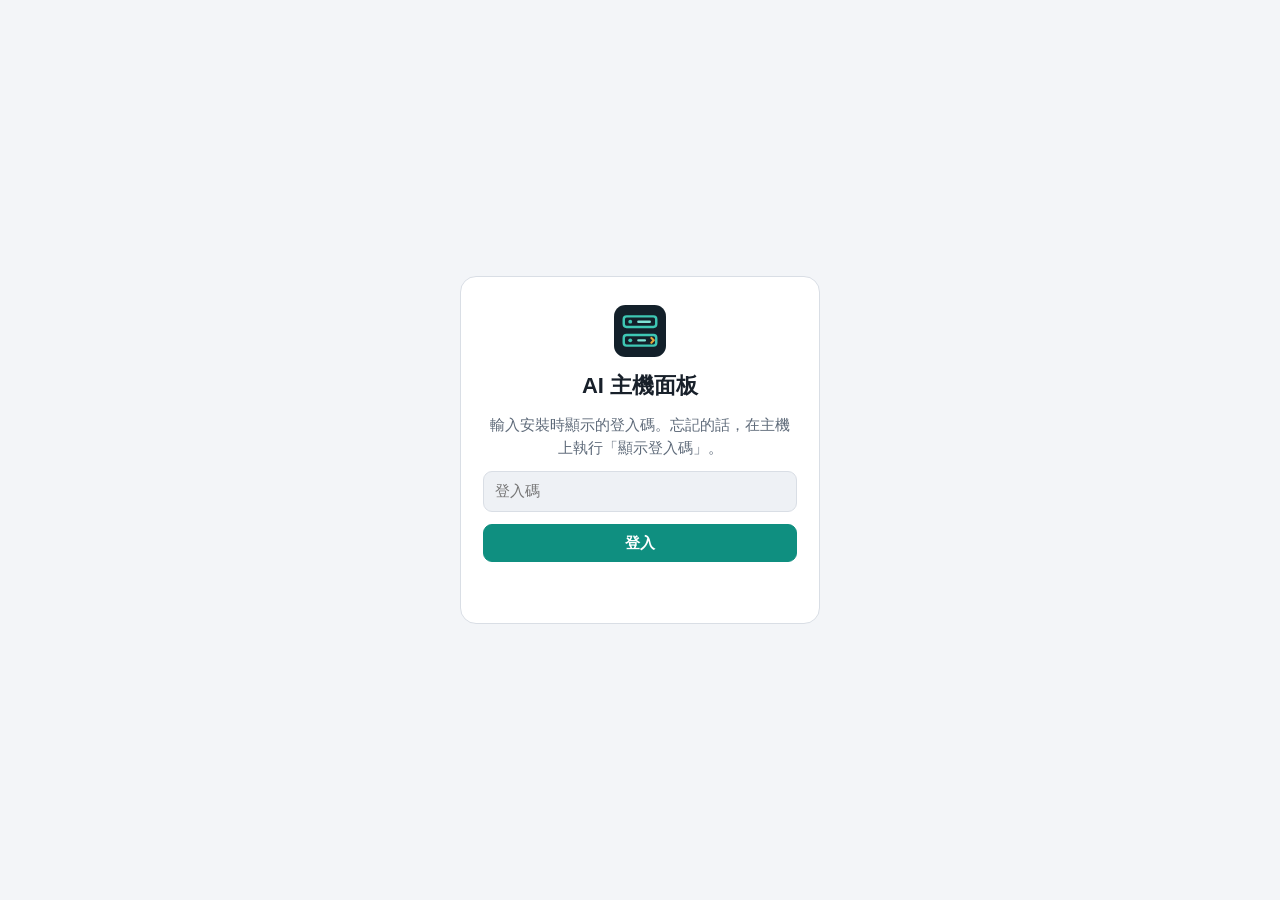
==== app/web/index.html @ ab62f6f5 "AI Server Kit 0.1.0 One-click local AI server: installs Ollama, mobile-first web panel (status, full" ====
<!doctype html>
<html lang="zh-Hant">
<head>
<meta charset="utf-8">
<meta name="viewport" content="width=device-width, initial-scale=1, viewport-fit=cover">
<meta name="theme-color" content="#0f1318">
<title>AI 主機面板</title>
<link rel="icon" href="icon.svg" type="image/svg+xml">
<link rel="manifest" href="manifest.webmanifest">
<link rel="stylesheet" href="app.css">
</head>
<body>
<div id="login" class="login" hidden>
  <form class="login-card" id="login-form">
    <img src="icon.svg" alt="" class="login-logo">
    <h1>AI 主機面板</h1>
    <p class="muted">輸入安裝時顯示的登入碼。忘記的話，在主機上執行「顯示登入碼」。</p>
    <input id="login-token" type="password" autocomplete="current-password" placeholder="登入碼" required>
    <button class="btn primary" type="submit">登入</button>
    <p class="login-err" id="login-err"></p>
  </form>
</div>

<div id="agree" class="login" hidden>
  <form class="login-card agree-card" id="agree-form">
    <h1>使用協議</h1>
    <pre class="agree-text" id="agree-text"></pre>
    <label class="check share-consent" id="agree-share-wrap" hidden>
      <input type="checkbox" id="agree-share"><span id="agree-share-label"></span></label>
    <label class="check"><input type="checkbox" id="agree-ok"> 我已閱讀並同意上述條款</label>
    <button class="btn primary" type="submit" id="agree-btn" disabled>同意並開始使用</button>
    <p class="login-err" id="agree-err"></p>
  </form>
</div>

<div id="app" class="app" hidden>
  <header class="top">
    <div class="brand">
      <img src="icon.svg" alt="">
      <div>
        <div class="brand-name">AI 主機面板</div>
        <div class="brand-host" id="host-name">—</div>
      </div>
    </div>
    <div class="top-right">
      <span class="pill" id="ollama-pill" title="Ollama 狀態"><i class="dot"></i><span>Ollama</span></span>
      <button class="icon-btn" id="jobs-btn" title="背景工作" aria-label="背景工作">
        <svg viewBox="0 0 24 24"><path d="M4 6h16M4 12h10M4 18h7"/><path d="M17 14v6m-3-3 3 3 3-3"/></svg>
        <b class="badge" id="jobs-badge" hidden>0</b>
      </button>
      <button class="icon-btn" id="logout-btn" title="登出" aria-label="登出">
        <svg viewBox="0 0 24 24"><path d="M15 4h3a2 2 0 0 1 2 2v12a2 2 0 0 1-2 2h-3"/><path d="M10 8l-4 4 4 4M6 12h10"/></svg>
      </button>
    </div>
  </header>

  <nav class="tabs" id="tabs">
    <button data-tab="status" class="on">
      <svg viewBox="0 0 24 24"><path d="M3 12h4l3-7 4 14 3-7h4"/></svg><span>狀態</span></button>
    <button data-tab="models">
      <svg viewBox="0 0 24 24"><path d="M12 3 4 7.5v9L12 21l8-4.5v-9z"/><path d="M4 7.5 12 12l8-4.5M12 12v9"/></svg><span>模型</span></button>
    <button data-tab="chat">
      <svg viewBox="0 0 24 24"><path d="M5 5h14a1 1 0 0 1 1 1v10a1 1 0 0 1-1 1h-8l-5 4v-4H5a1 1 0 0 1-1-1V6a1 1 0 0 1 1-1z"/></svg><span>對話</span></button>
    <button data-tab="term">
      <svg viewBox="0 0 24 24"><rect x="3" y="4" width="18" height="16" rx="2"/><path d="m7 9 3 3-3 3M12 15h5"/></svg><span>終端機</span></button>
  </nav>

  <main>
    <!-- 狀態 -->
    <section class="view on" id="view-status">
      <div class="banner warn" id="ollama-down" hidden></div>
      <div class="grid" id="status-grid">
        <div class="card" id="card-cpu">
          <div class="card-h">CPU</div>
          <div class="big"><span id="cpu-val">—</span><small>%</small></div>
          <svg class="spark" id="cpu-spark" viewBox="0 0 100 30" preserveAspectRatio="none"><polyline/></svg>
          <div class="muted small" id="cpu-name"></div>
        </div>
        <div class="card" id="card-mem">
          <div class="card-h">記憶體</div>
          <div class="big"><span id="mem-val">—</span><small id="mem-total"></small></div>
          <div class="bar"><i id="mem-bar"></i></div>
          <svg class="spark" id="mem-spark" viewBox="0 0 100 30" preserveAspectRatio="none"><polyline/></svg>
        </div>
        <div class="contents" id="gpu-grid"></div>
      </div>
      <div class="grid two">
        <div class="card">
          <div class="card-h">Ollama 已載入的模型</div>
          <div id="loaded-list" class="list"></div>
        </div>
        <div class="card">
          <div class="card-h">使用顯示卡的程式</div>
          <div id="gpu-procs" class="list"></div>
        </div>
        <div class="card">
          <div class="card-h">磁碟</div>
          <div id="disk-list" class="list"></div>
        </div>
        <div class="card">
          <div class="card-h">主機</div>
          <dl class="kv" id="host-kv"></dl>
        </div>
      </div>
    </section>

    <!-- 模型 -->
    <section class="view" id="view-models">
      <div class="banner warn" id="models-down" hidden></div>
      <div class="card">
        <div class="card-h">已安裝 <span class="muted small" id="installed-sum"></span></div>
        <div id="installed-list" class="list"></div>
      </div>

      <div class="card">
        <div class="card-h">下載開源模型</div>
        <p class="muted small" id="hw-line"></p>
        <form class="row" id="pull-form">
          <input id="pull-name" placeholder="任何模型名稱，例如 qwen3.5:9b 或 hf.co/使用者/模型:Q4_K_M" autocomplete="off" spellcheck="false">
          <button class="btn primary" type="submit">下載</button>
        </form>
        <form class="row" id="search-form">
          <input id="search-q" placeholder="搜尋全網開源模型（Ollama 官方庫＋Hugging Face）" autocomplete="off" spellcheck="false">
          <button class="btn" type="submit">搜尋</button>
        </form>
        <div id="search-results" class="catalog"></div>
        <details id="catalog-wrap" open>
          <summary class="muted small">依分類瀏覽推薦模型</summary>
          <div class="chips" id="group-chips"></div>
          <div id="catalog" class="catalog"></div>
          <p class="muted small" id="catalog-note"></p>
        </details>
      </div>

      <div class="card">
        <div class="card-h">匯入自己的模型</div>
        <div class="seg" id="import-seg">
          <button data-mode="path" class="on">主機上的檔案</button>
          <button data-mode="upload">從這台裝置上傳</button>
        </div>
        <form id="import-form" class="form">
          <label>模型名稱<input id="imp-name" placeholder="例如 my-model 或 公司/客服:v2" required autocomplete="off" spellcheck="false"></label>
          <div id="imp-path-box">
            <label>主機上的路徑（.gguf 檔，或放 .gguf／safetensors 的資料夾）
              <input id="imp-path" placeholder="例如 D:\models\my-model.gguf" autocomplete="off" spellcheck="false"></label>
            <div class="chips" id="imp-files"></div>
          </div>
          <div id="imp-upload-box" hidden>
            <label>選擇 .gguf 檔<input id="imp-file" type="file" accept=".gguf"></label>
            <div class="bar" id="imp-up-bar" hidden><i></i></div>
            <p class="muted small" id="imp-up-txt"></p>
          </div>
          <div id="imp-identify"></div>
          <details>
            <summary>進階設定</summary>
            <label>系統提示（模型的角色設定，可留空）<textarea id="imp-system" rows="3"></textarea></label>
            <label>上下文長度
              <select id="imp-ctx"><option value="">用模型預設</option><option>4096</option><option>8192</option><option>16384</option><option>32768</option><option>65536</option></select></label>
            <label>量化（只有 safetensors 資料夾有用）
              <select id="imp-quant"><option value="">不量化</option><option>q4_K_M</option><option>q8_0</option></select></label>
          </details>
          <button class="btn primary" type="submit">開始匯入</button>
        </form>
      </div>
    </section>

    <!-- 對話 -->
    <section class="view chat-view" id="view-chat">
      <div class="chat-bar">
        <select id="chat-model" aria-label="模型"></select>
        <button class="btn" id="chat-new">新對話</button>
        <button class="icon-btn" id="chat-opt-btn" title="設定" aria-label="設定">
          <svg viewBox="0 0 24 24"><circle cx="12" cy="12" r="3"/><path d="M12 2v3m0 14v3M2 12h3m14 0h3M4.9 4.9 7 7m10 10 2.1 2.1M4.9 19.1 7 17m10-10 2.1-2.1"/></svg>
        </button>
      </div>
      <div class="chat-opts" id="chat-opts" hidden>
        <label>系統提示<textarea id="chat-system" rows="2" placeholder="例如：你是公司的客服，用繁體中文回答"></textarea></label>
        <div class="opt-row">
          <label class="check"><input type="checkbox" id="chat-think"> 思考模式</label>
          <label class="check"><input type="checkbox" id="chat-status"> 附上主機狀態</label>
        </div>
        <label>創意程度 <span id="chat-temp-v">0.7</span><input type="range" id="chat-temp" min="0" max="1.5" step="0.1" value="0.7"></label>
        <label>上下文長度
          <select id="chat-ctx"><option value="">模型預設</option><option>4096</option><option>8192</option><option>16384</option><option>32768</option><option>65536</option></select></label>
        <p class="muted small" id="chat-caps"></p>
      </div>
      <div class="msgs" id="msgs">
        <div class="empty" id="chat-empty">
          <p>選一個模型，直接打字跟它講話。</p>
          <p class="muted small">對話只存在這台裝置的瀏覽器裡，不會上傳到任何地方。</p>
        </div>
      </div>
      <form class="composer" id="composer">
        <div class="attach" id="attach-list"></div>
        <div class="comp-row">
          <label class="icon-btn" id="attach-btn" title="附上圖片" hidden>
            <svg viewBox="0 0 24 24"><rect x="3" y="5" width="18" height="14" rx="2"/><circle cx="9" cy="10" r="2"/><path d="m21 16-5-5-8 8"/></svg>
            <input type="file" id="attach-input" accept="image/*" multiple hidden>
          </label>
          <textarea id="chat-input" rows="1" placeholder="輸入訊息（Enter 送出，Shift+Enter 換行）"></textarea>
          <button class="btn primary" id="chat-send" type="submit">送出</button>
          <button class="btn danger" id="chat-stop" type="button" hidden>停止</button>
        </div>
      </form>
    </section>

    <!-- 終端機 -->
    <section class="view term-view" id="view-term">
      <div class="term-bar">
        <select id="term-shell" aria-label="命令列"></select>
        <code class="cwd" id="term-cwd" title="目前資料夾">~</code>
        <button class="btn" id="term-clear">清畫面</button>
      </div>
      <div class="chips quick" id="term-quick"></div>
      <div class="term-out" id="term-out"></div>
      <form class="term-in" id="term-form">
        <span class="prompt" id="term-prompt">&gt;</span>
        <textarea id="term-input" rows="1" autocomplete="off" spellcheck="false" autocapitalize="off"
                  placeholder="輸入指令，Enter 執行"></textarea>
        <button class="btn primary" type="submit" id="term-run">執行</button>
        <button class="btn danger" type="button" id="term-kill" hidden>停止</button>
      </form>
    </section>
  </main>
</div>

<div class="drawer" id="jobs-drawer" hidden>
  <div class="drawer-card">
    <div class="drawer-h">
      <b>背景工作</b>
      <span>
        <button class="btn" id="jobs-clear">清掉已完成</button>
        <button class="icon-btn" id="jobs-close" aria-label="關閉"><svg viewBox="0 0 24 24"><path d="M6 6l12 12M18 6 6 18"/></svg></button>
      </span>
    </div>
    <div id="jobs-list" class="list"></div>
  </div>
</div>

<div class="toast" id="toast" hidden></div>
<script src="app.js"></script>
</body>
</html>
---- app/web/app.css ----
:root {
  --bg: #0f1318;
  --surface: #161b22;
  --surface-2: #1d242d;
  --border: #2a333e;
  --text: #e6ebf1;
  --muted: #8b97a6;
  --accent: #3ec7b4;
  --accent-ink: #062621;
  --warn: #e5a73b;
  --danger: #ef6363;
  --ok: #3ec7b4;
  --code-bg: #0b0f14;
  --shadow: 0 1px 2px rgba(0, 0, 0, .3);
  --radius: 12px;
  --font: -apple-system, "Segoe UI", "Microsoft JhengHei", "PingFang TC", "Noto Sans TC", sans-serif;
  --mono: "Cascadia Mono", Consolas, "SF Mono", Menlo, "Noto Sans Mono CJK TC", monospace;
  --top-h: 55px;
  --nav-h: 60px;
  color-scheme: dark;
}
@media (prefers-color-scheme: light) {
  :root:not([data-theme="dark"]) {
    --bg: #f3f5f8;
    --surface: #ffffff;
    --surface-2: #eef1f5;
    --border: #d9dee5;
    --text: #18202a;
    --muted: #5f6b7a;
    --accent: #0f8f80;
    --accent-ink: #ffffff;
    --warn: #b7791f;
    --danger: #d64545;
    --ok: #0f8f80;
    --code-bg: #f6f8fa;
    --shadow: 0 1px 2px rgba(16, 24, 40, .06);
    color-scheme: light;
  }
}

* { box-sizing: border-box; }
html, body { margin: 0; height: 100%; }
body { background: var(--bg); color: var(--text); font: 15px/1.5 var(--font); -webkit-text-size-adjust: 100%; }
[hidden] { display: none !important; }
button, input, select, textarea { font: inherit; color: inherit; }
svg { width: 20px; height: 20px; fill: none; stroke: currentColor; stroke-width: 1.8; stroke-linecap: round; stroke-linejoin: round; flex: none; }
code, pre { font-family: var(--mono); }
.muted { color: var(--muted); }
.small { font-size: 13px; }

/* 按鈕與輸入 */
.btn { border: 1px solid var(--border); background: var(--surface-2); border-radius: 9px; padding: 7px 13px; cursor: pointer; white-space: nowrap; }
.btn:hover { border-color: var(--muted); }
.btn.primary { background: var(--accent); border-color: var(--accent); color: var(--accent-ink); font-weight: 600; }
.btn.danger { background: transparent; border-color: var(--danger); color: var(--danger); }
.btn.sm { padding: 3px 9px; font-size: 13px; border-radius: 7px; }
.btn:disabled { opacity: .5; cursor: default; }
.icon-btn { position: relative; display: inline-grid; place-items: center; width: 38px; height: 38px; border-radius: 9px; border: 1px solid transparent; background: transparent; cursor: pointer; color: var(--text); }
.icon-btn:hover { background: var(--surface-2); }
input:not([type=checkbox]):not([type=range]):not([type=file]), select, textarea {
  width: 100%; background: var(--surface-2); border: 1px solid var(--border); border-radius: 9px; padding: 8px 11px; outline: none; }
input:focus, select:focus, textarea:focus { border-color: var(--accent); }
textarea { resize: vertical; }
label { display: block; font-size: 13px; color: var(--muted); }
label > input, label > select, label > textarea { margin-top: 4px; color: var(--text); font-size: 15px; }
.check { display: inline-flex; align-items: center; gap: 6px; color: var(--text); font-size: 14px; }
.row { display: flex; gap: 8px; }
.row input { flex: 1; min-width: 0; }

/* 登入 */
.login { min-height: 100%; display: grid; place-items: center; padding: 16px; }
.login-card { width: 100%; max-width: 360px; background: var(--surface); border: 1px solid var(--border); border-radius: 16px; padding: 28px 22px; display: grid; gap: 12px; text-align: center; }
.login-card h1 { margin: 0; font-size: 22px; }
.login-card p { margin: 0; }
.login-logo { width: 52px; height: 52px; margin: 0 auto; }
.login-err { color: var(--danger); min-height: 1.5em; font-size: 14px; }
.agree-card { max-width: 560px; text-align: left; }
.agree-card h1 { text-align: center; }
.agree-text { white-space: pre-wrap; word-break: break-word; font-family: var(--font); font-size: 13.5px; line-height: 1.6; background: var(--surface-2); border: 1px solid var(--border); border-radius: 10px; padding: 12px; max-height: 44vh; overflow-y: auto; margin: 0; }
.agree-card .check { align-items: flex-start; gap: 8px; }
.agree-card .check input { margin-top: 3px; }
.share-consent { background: color-mix(in srgb, var(--warn) 12%, transparent); border: 1px solid color-mix(in srgb, var(--warn) 40%, transparent); border-radius: 9px; padding: 9px 10px; }

/* 版面 */
.app { min-height: 100%; display: flex; flex-direction: column; }
.top { position: sticky; top: 0; z-index: 5; display: flex; align-items: center; justify-content: space-between; gap: 8px; height: calc(var(--top-h) + env(safe-area-inset-top)); padding: env(safe-area-inset-top) 16px 0; background: var(--bg); border-bottom: 1px solid var(--border); }
.brand { display: flex; align-items: center; gap: 10px; min-width: 0; }
.brand img { width: 30px; height: 30px; }
.brand-name { font-weight: 700; line-height: 1.2; }
.brand-host { color: var(--muted); font-size: 12px; overflow: hidden; text-overflow: ellipsis; white-space: nowrap; }
.top-right { display: flex; align-items: center; gap: 4px; }
.pill { display: inline-flex; align-items: center; gap: 6px; font-size: 12px; padding: 3px 9px; border-radius: 99px; border: 1px solid var(--border); color: var(--muted); margin-right: 4px; white-space: nowrap; }
@media (max-width: 520px) { .pill span { display: none; } .pill { padding: 7px; margin-right: 0; } }
.dot { width: 8px; height: 8px; border-radius: 50%; background: var(--muted); display: inline-block; }
.pill.up .dot { background: var(--ok); }
.pill.down .dot { background: var(--danger); }
.badge { position: absolute; top: 2px; right: 2px; min-width: 16px; height: 16px; padding: 0 4px; border-radius: 8px; background: var(--accent); color: var(--accent-ink); font-size: 11px; line-height: 16px; }

.tabs { position: fixed; bottom: 0; left: 0; right: 0; z-index: 6; display: flex; height: calc(var(--nav-h) + env(safe-area-inset-bottom)); background: var(--surface); border-top: 1px solid var(--border); padding-bottom: env(safe-area-inset-bottom); }
.tabs button { flex: 1; display: flex; flex-direction: column; align-items: center; justify-content: center; gap: 2px; border: 0; background: none; color: var(--muted); font-size: 12px; cursor: pointer; }
.tabs button.on { color: var(--accent); }
main { flex: 1; width: 100%; max-width: 1180px; margin: 0 auto; padding: 14px 16px calc(var(--nav-h) + 16px + env(safe-area-inset-bottom)); }
body.fill main { padding-bottom: calc(var(--nav-h) + env(safe-area-inset-bottom)); }
.view { display: none; }
.view.on { display: block; }

@media (min-width: 900px) {
  .app { flex-direction: row; flex-wrap: wrap; }
  .top { width: 100%; }
  .tabs { position: sticky; top: var(--top-h); bottom: auto; flex-direction: column; width: 92px; height: calc(100vh - var(--top-h)); border-top: 0; border-right: 1px solid var(--border); padding: 10px 0; gap: 4px; }
  .tabs button { flex: none; padding: 10px 0; }
  main, body.fill main { flex: 1; width: auto; padding-bottom: 16px; }
}

/* 卡片 */
.card { background: var(--surface); border: 1px solid var(--border); border-radius: var(--radius); padding: 14px; margin-bottom: 12px; box-shadow: var(--shadow); min-width: 0; }
.card-h { font-weight: 600; margin-bottom: 8px; display: flex; align-items: center; justify-content: space-between; gap: 8px; }
.grid { display: grid; grid-template-columns: repeat(auto-fill, minmax(min(100%, 260px), 1fr)); gap: 12px; margin-bottom: 0; }
.grid .card { margin-bottom: 0; }
.grid + .grid { margin-top: 12px; }
.grid.two { grid-template-columns: repeat(auto-fill, minmax(min(100%, 340px), 1fr)); margin-bottom: 12px; }
.contents { display: contents; }
.big { font-size: 34px; font-weight: 700; line-height: 1.1; font-variant-numeric: tabular-nums; }
.big small { font-size: 15px; font-weight: 500; color: var(--muted); margin-left: 3px; }
.bar { height: 8px; border-radius: 4px; background: var(--surface-2); overflow: hidden; margin: 8px 0 4px; }
.bar i { display: block; height: 100%; width: 0; background: var(--accent); border-radius: 4px; transition: width .4s; }
.bar.hot i, .bar i.hot { background: var(--warn); }
.bar.crit i, .bar i.crit { background: var(--danger); }
.spark { width: 100%; height: 34px; margin-top: 6px; display: block; }
.spark polyline { fill: none; stroke: var(--accent); stroke-width: 1.5; vector-effect: non-scaling-stroke; }
.metrics { display: grid; grid-template-columns: repeat(3, 1fr); gap: 6px; margin-top: 8px; }
.metric { background: var(--surface-2); border-radius: 8px; padding: 6px 8px; }
.metric b { display: block; font-variant-numeric: tabular-nums; }
.metric span { font-size: 12px; color: var(--muted); }
.list { display: grid; gap: 8px; }
.li { display: flex; align-items: center; justify-content: space-between; gap: 10px; padding: 9px 10px; background: var(--surface-2); border-radius: 9px; min-width: 0; }
.li-main { min-width: 0; flex: 1; }
.li-title { font-weight: 600; overflow-wrap: anywhere; }
.li-sub { font-size: 12px; color: var(--muted); overflow-wrap: anywhere; }
.li-act { display: flex; gap: 6px; flex-wrap: wrap; justify-content: flex-end; }
.kv { display: grid; grid-template-columns: auto 1fr; gap: 4px 12px; margin: 0; font-size: 14px; }
.kv dt { color: var(--muted); }
.kv dd { margin: 0; overflow-wrap: anywhere; }
.empty-li { color: var(--muted); font-size: 14px; padding: 4px 2px; }
.banner { border-radius: 10px; padding: 10px 12px; margin-bottom: 12px; font-size: 14px; }
.banner.warn { background: color-mix(in srgb, var(--warn) 14%, transparent); border: 1px solid color-mix(in srgb, var(--warn) 45%, transparent); }
.banner code { background: var(--code-bg); padding: 1px 5px; border-radius: 5px; }
.tag { display: inline-block; font-size: 11px; padding: 1px 7px; border-radius: 99px; border: 1px solid var(--border); color: var(--muted); margin-right: 4px; }
.tag.ok { color: var(--ok); border-color: color-mix(in srgb, var(--ok) 50%, transparent); }

/* 模型目錄 */
.chips { display: flex; flex-wrap: wrap; gap: 6px; margin: 10px 0; }
.chip { border: 1px solid var(--border); background: var(--surface-2); border-radius: 99px; padding: 4px 11px; font-size: 13px; cursor: pointer; }
.chip.on { border-color: var(--accent); color: var(--accent); }
.catalog { display: grid; grid-template-columns: repeat(auto-fill, minmax(min(100%, 320px), 1fr)); gap: 10px; }
.model { border: 1px solid var(--border); border-radius: 10px; padding: 11px; background: var(--surface-2); }
.model h4 { margin: 0 0 2px; font-size: 15px; }
.model p { margin: 0 0 8px; font-size: 13px; color: var(--muted); }
.vers { display: flex; flex-wrap: wrap; gap: 6px; }
.ver { border: 1px solid var(--border); background: var(--surface); border-radius: 8px; padding: 5px 9px; font-size: 13px; cursor: pointer; text-align: left; line-height: 1.25; }
.ver small { display: block; font-size: 11px; color: var(--muted); }
.ver.fit-ok { border-color: color-mix(in srgb, var(--ok) 55%, transparent); }
.ver.fit-ok small { color: var(--ok); }
.ver.fit-mid small { color: var(--warn); }
.ver.fit-no { opacity: .55; }
.ver.have { border-style: dashed; }
.sec-h { font-weight: 600; margin: 10px 0 6px; color: var(--muted); font-size: 13px; grid-column: 1 / -1; }
.hf-tags { display: flex; flex-wrap: wrap; gap: 6px; margin-top: 8px; width: 100%; }
.hf-tags:empty { display: none; }
#search-results:not(:empty) { margin-bottom: 10px; }
#catalog-wrap > summary { margin: 8px 0; }
.idbox { background: var(--surface-2); border: 1px solid var(--border); border-radius: 10px; padding: 10px; display: grid; gap: 6px; margin-top: 2px; }
.li-sub.ok { color: var(--ok); }
.li-sub.warn { color: var(--warn); }
.seg { display: inline-flex; border: 1px solid var(--border); border-radius: 9px; overflow: hidden; margin-bottom: 10px; }
.seg button { border: 0; background: none; padding: 6px 12px; cursor: pointer; color: var(--muted); }
.seg button.on { background: var(--surface-2); color: var(--text); }
.form { display: grid; gap: 10px; }
details summary { cursor: pointer; color: var(--muted); font-size: 14px; margin-bottom: 8px; }
details[open] { display: grid; gap: 10px; }

/* 對話 */
.chat-view.on, .term-view.on { display: flex; flex-direction: column; height: calc(100dvh - var(--top-h) - env(safe-area-inset-top) - 14px - var(--nav-h) - env(safe-area-inset-bottom) - 8px); }
@media (min-width: 900px) { .chat-view.on, .term-view.on { height: calc(100dvh - var(--top-h) - 14px - 16px); } }
.chat-bar, .term-bar { display: flex; gap: 8px; align-items: center; margin-bottom: 8px; }
.chat-bar select { flex: 1; min-width: 0; }
.chat-opts { background: var(--surface); border: 1px solid var(--border); border-radius: var(--radius); padding: 12px; display: grid; gap: 10px; margin-bottom: 8px; }
.opt-row { display: flex; gap: 16px; flex-wrap: wrap; }
input[type=range] { width: 100%; accent-color: var(--accent); }
.msgs { flex: 1; overflow-y: auto; display: flex; flex-direction: column; gap: 12px; padding: 4px 2px 12px; }
.empty { margin: auto; text-align: center; max-width: 320px; }
.msg { max-width: 92%; overflow-wrap: anywhere; }
.msg.user { align-self: flex-end; background: color-mix(in srgb, var(--accent) 16%, var(--surface)); border: 1px solid color-mix(in srgb, var(--accent) 35%, transparent); padding: 8px 12px; border-radius: 14px 14px 4px 14px; white-space: pre-wrap; }
.msg.user img { max-width: 160px; max-height: 160px; border-radius: 8px; display: block; margin-bottom: 6px; }
.msg.ai { align-self: stretch; max-width: 100%; }
.msg.ai .body > *:first-child { margin-top: 0; }
.msg.ai .body p { margin: 0 0 .6em; }
.msg.ai .body h4 { margin: .8em 0 .3em; font-size: 15px; }
.msg.ai .body ul, .msg.ai .body ol { margin: 0 0 .6em; padding-left: 1.4em; }
.msg.ai .body :not(pre) > code { background: var(--surface-2); padding: 1px 5px; border-radius: 5px; font-size: .92em; }
.msg.ai .body table { border-collapse: collapse; margin: 0 0 .6em; font-size: 14px; display: block; overflow-x: auto; }
.msg.ai .body th, .msg.ai .body td { border: 1px solid var(--border); padding: 4px 8px; text-align: left; }
.msg .err { color: var(--danger); }
.think { border-left: 3px solid var(--border); padding-left: 10px; margin-bottom: 8px; color: var(--muted); font-size: 14px; }
.think summary { margin: 0; }
.think div { white-space: pre-wrap; }
.stats { font-size: 12px; color: var(--muted); margin-top: 2px; }
.code { border: 1px solid var(--border); border-radius: 9px; overflow: hidden; margin: 0 0 .6em; background: var(--code-bg); }
.code-bar { display: flex; align-items: center; justify-content: space-between; gap: 6px; padding: 4px 6px 4px 10px; font-size: 12px; color: var(--muted); border-bottom: 1px solid var(--border); }
.code pre { margin: 0; padding: 10px; overflow-x: auto; font-size: 13px; line-height: 1.45; }
.cursor::after { content: "▍"; color: var(--accent); animation: blink 1s steps(1) infinite; }
@keyframes blink { 50% { opacity: 0; } }
.composer { border-top: 1px solid var(--border); padding-top: 8px; }
.comp-row { display: flex; gap: 8px; align-items: flex-end; }
.comp-row textarea { flex: 1; min-width: 0; resize: none; max-height: 180px; }
.attach { display: flex; gap: 6px; flex-wrap: wrap; }
.attach:not(:empty) { margin-bottom: 6px; }
.attach span { position: relative; }
.attach img { width: 52px; height: 52px; object-fit: cover; border-radius: 8px; border: 1px solid var(--border); display: block; }
.attach button { position: absolute; top: -6px; right: -6px; width: 20px; height: 20px; border-radius: 50%; border: 0; background: var(--danger); color: #fff; font-size: 12px; line-height: 20px; cursor: pointer; padding: 0; }

/* 終端機 */
.term-bar select { width: auto; flex: none; }
.cwd { flex: 1; min-width: 0; overflow: hidden; text-overflow: ellipsis; white-space: nowrap; direction: rtl; text-align: left; font-size: 13px; color: var(--muted); background: var(--surface-2); padding: 7px 10px; border-radius: 9px; }
.quick { margin: 0 0 8px; overflow-x: auto; flex-wrap: nowrap; }
.quick .chip { font-family: var(--mono); font-size: 12px; white-space: nowrap; }
.term-out { flex: 1; overflow: auto; background: var(--code-bg); border: 1px solid var(--border); border-radius: 10px; padding: 10px; font-family: var(--mono); font-size: 13px; line-height: 1.45; }
.blk { margin-bottom: 10px; }
.blk-h { display: flex; gap: 8px; align-items: baseline; color: var(--accent); white-space: pre-wrap; overflow-wrap: anywhere; }
.blk-h .st { margin-left: auto; font-size: 11px; color: var(--muted); white-space: nowrap; font-family: var(--font); }
.blk-h .st.bad { color: var(--danger); }
.blk-o { white-space: pre-wrap; overflow-wrap: anywhere; margin: 2px 0 0; }
.blk-i { color: var(--warn); }
.term-in { display: flex; gap: 8px; align-items: flex-end; margin-top: 8px; }
.term-in .prompt { font-family: var(--mono); color: var(--accent); padding-bottom: 9px; }
.term-in textarea { flex: 1; min-width: 0; font-family: var(--mono); font-size: 14px; resize: none; max-height: 160px; }

/* 背景工作 */
.drawer { position: fixed; inset: 0; z-index: 20; background: rgba(0, 0, 0, .45); display: flex; justify-content: flex-end; }
.drawer-card { width: min(100%, 440px); height: 100%; background: var(--bg); border-left: 1px solid var(--border); padding: 14px 16px; padding-top: calc(14px + env(safe-area-inset-top)); overflow-y: auto; }
.drawer-h { display: flex; justify-content: space-between; align-items: center; margin-bottom: 12px; }
.drawer-h span { display: flex; gap: 6px; align-items: center; }
.job .bar { margin: 6px 0 2px; }
.job-log { font-family: var(--mono); font-size: 12px; color: var(--muted); white-space: pre-wrap; max-height: 90px; overflow: auto; margin-top: 4px; }

.toast { position: fixed; left: 50%; bottom: calc(86px + env(safe-area-inset-bottom)); transform: translateX(-50%); z-index: 30; background: var(--text); color: var(--bg); padding: 9px 16px; border-radius: 10px; font-size: 14px; max-width: calc(100% - 32px); box-shadow: 0 4px 16px rgba(0, 0, 0, .3); }
.toast.bad { background: var(--danger); color: #fff; }
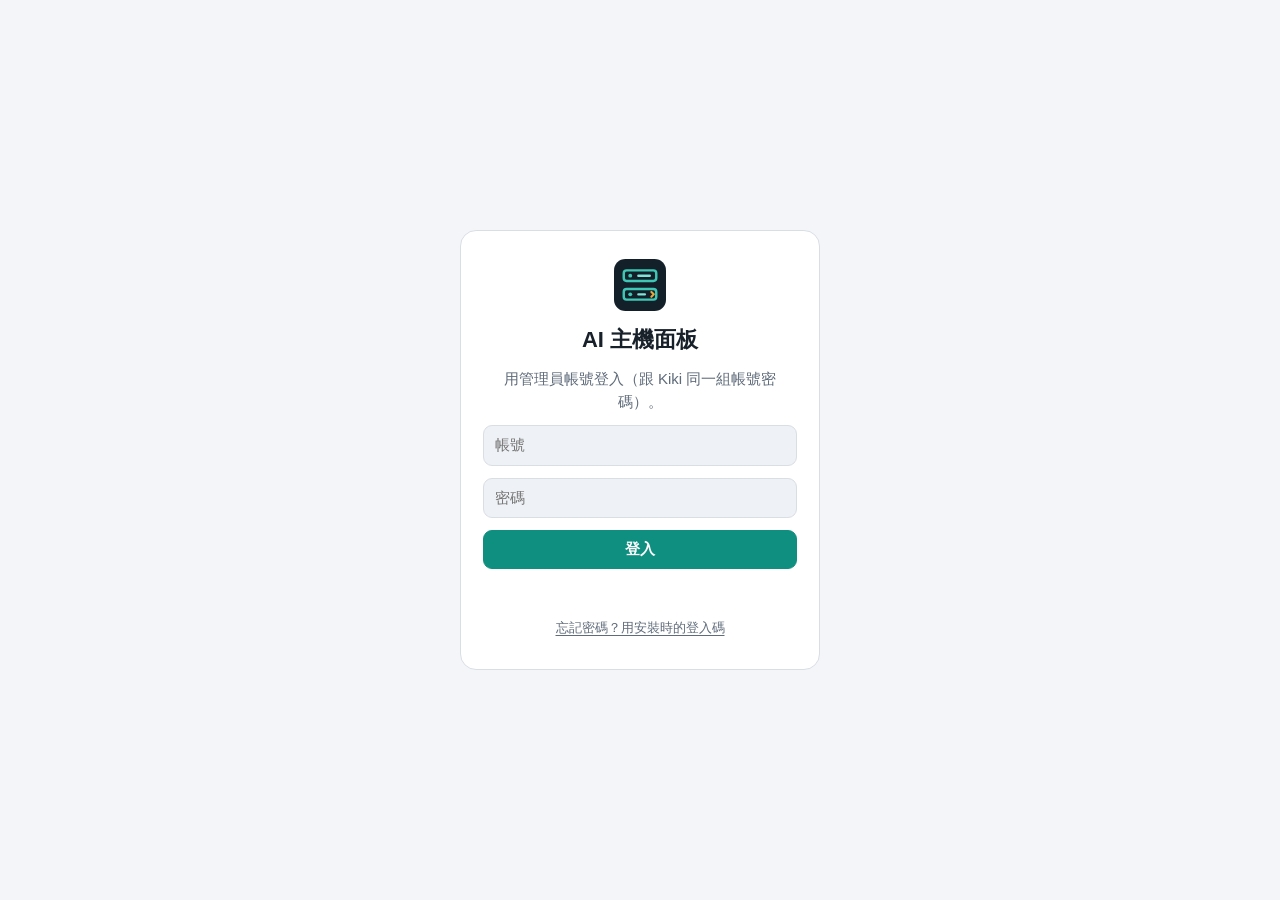
==== commit b6f62bee: "feat: host panel signs in with the admin username and password - The panel at / now shows username a" ====
--- a/app/web/index.html
+++ b/app/web/index.html
@@ -14,10 +14,13 @@
   <form class="login-card" id="login-form">
     <img src="icon.svg" alt="" class="login-logo">
     <h1>AI 主機面板</h1>
-    <p class="muted">輸入安裝時顯示的登入碼。忘記的話，在主機上執行「顯示登入碼」。</p>
-    <input id="login-token" type="password" autocomplete="current-password" placeholder="登入碼" required>
+    <p class="muted" id="login-hint">用管理員帳號登入（跟 Kiki 同一組帳號密碼）。</p>
+    <input id="login-user" autocomplete="username" autocapitalize="none" spellcheck="false" placeholder="帳號">
+    <input id="login-pass" type="password" autocomplete="current-password" placeholder="密碼">
+    <input id="login-token" type="password" autocomplete="off" placeholder="登入碼" hidden>
     <button class="btn primary" type="submit">登入</button>
     <p class="login-err" id="login-err"></p>
+    <button class="linkbtn" type="button" id="login-mode">忘記密碼？用安裝時的登入碼</button>
   </form>
 </div>
 
@@ -25,8 +28,6 @@
   <form class="login-card agree-card" id="agree-form">
     <h1>使用協議</h1>
     <pre class="agree-text" id="agree-text"></pre>
-    <label class="check share-consent" id="agree-share-wrap" hidden>
-      <input type="checkbox" id="agree-share"><span id="agree-share-label"></span></label>
     <label class="check"><input type="checkbox" id="agree-ok"> 我已閱讀並同意上述條款</label>
     <button class="btn primary" type="submit" id="agree-btn" disabled>同意並開始使用</button>
     <p class="login-err" id="agree-err"></p>
--- a/app/web/app.css
+++ b/app/web/app.css
@@ -74,6 +74,8 @@
 .login-card p { margin: 0; }
 .login-logo { width: 52px; height: 52px; margin: 0 auto; }
 .login-err { color: var(--danger); min-height: 1.5em; font-size: 14px; }
+.linkbtn { background: none; border: 0; padding: 4px; color: var(--muted); font-size: 13px; cursor: pointer; text-decoration: underline; text-underline-offset: 3px; }
+.linkbtn:hover { color: var(--text); }
 .agree-card { max-width: 560px; text-align: left; }
 .agree-card h1 { text-align: center; }
 .agree-text { white-space: pre-wrap; word-break: break-word; font-family: var(--font); font-size: 13.5px; line-height: 1.6; background: var(--surface-2); border: 1px solid var(--border); border-radius: 10px; padding: 12px; max-height: 44vh; overflow-y: auto; margin: 0; }
